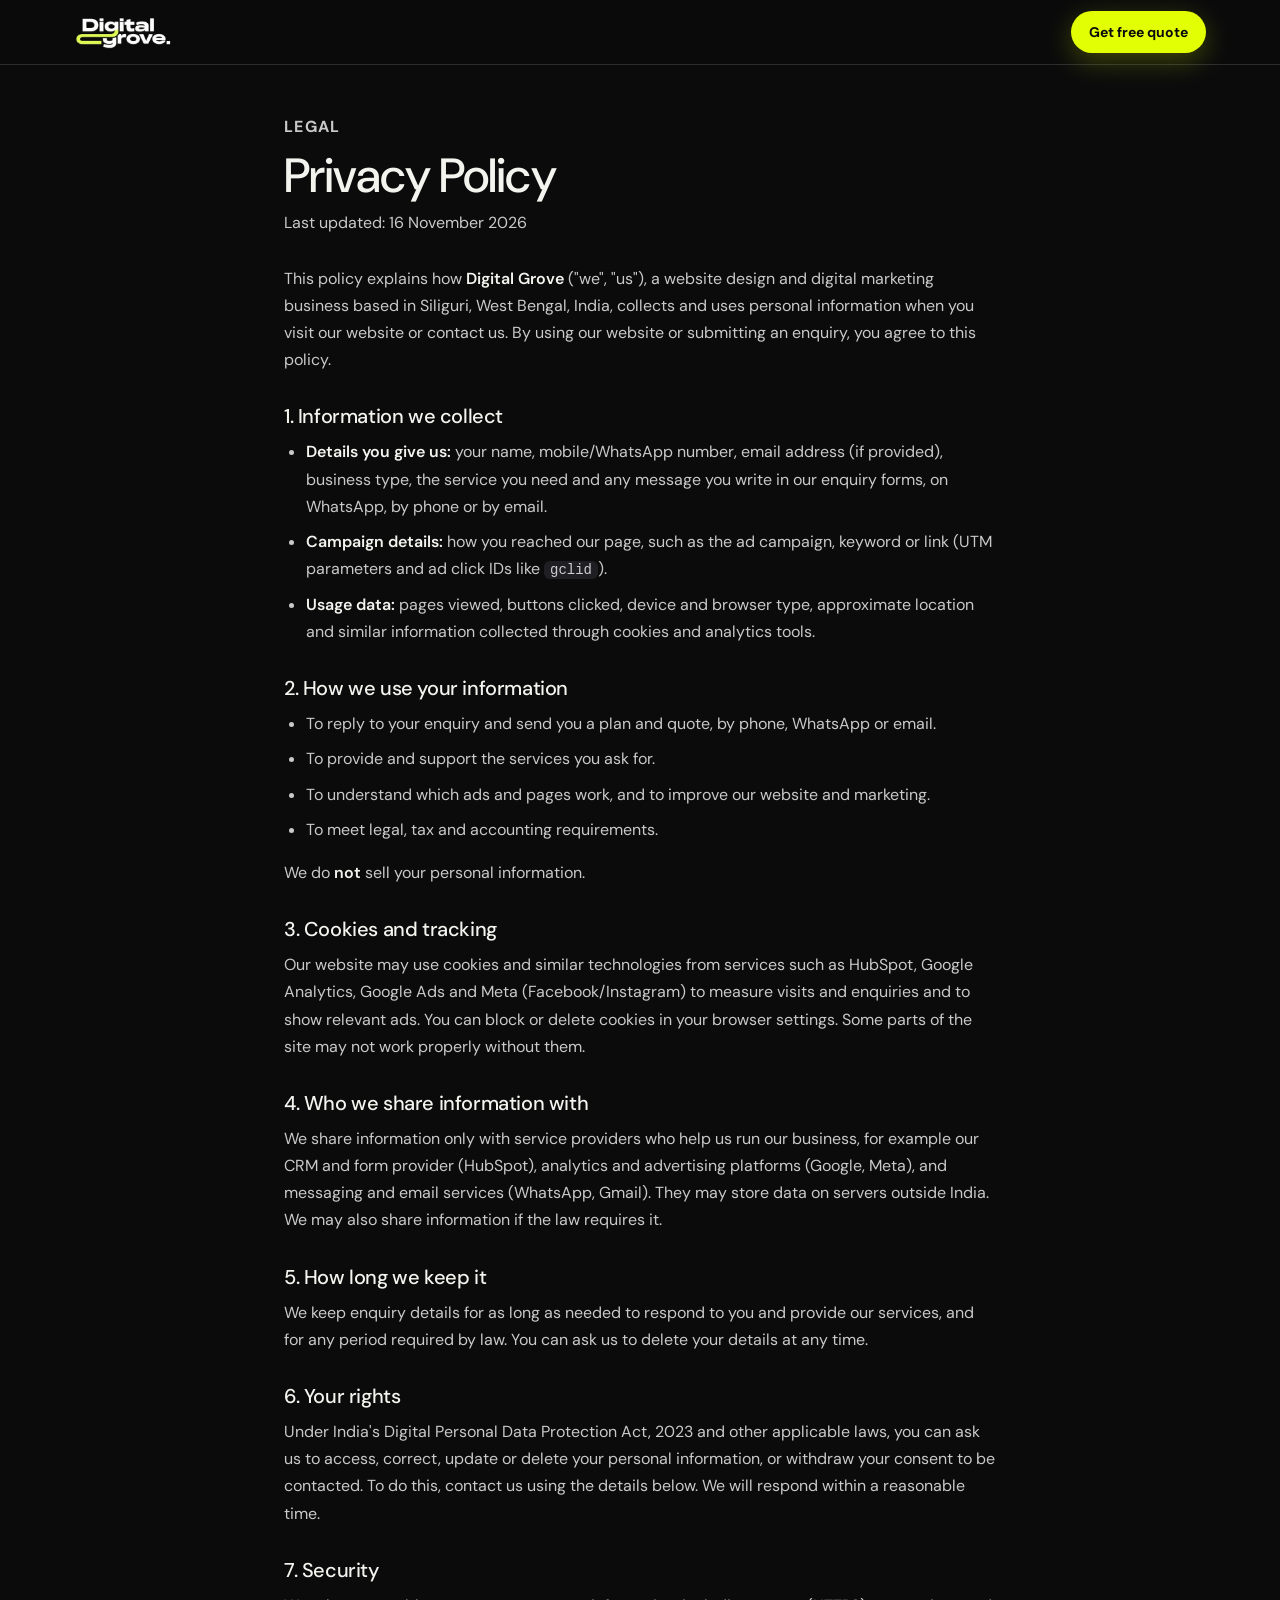
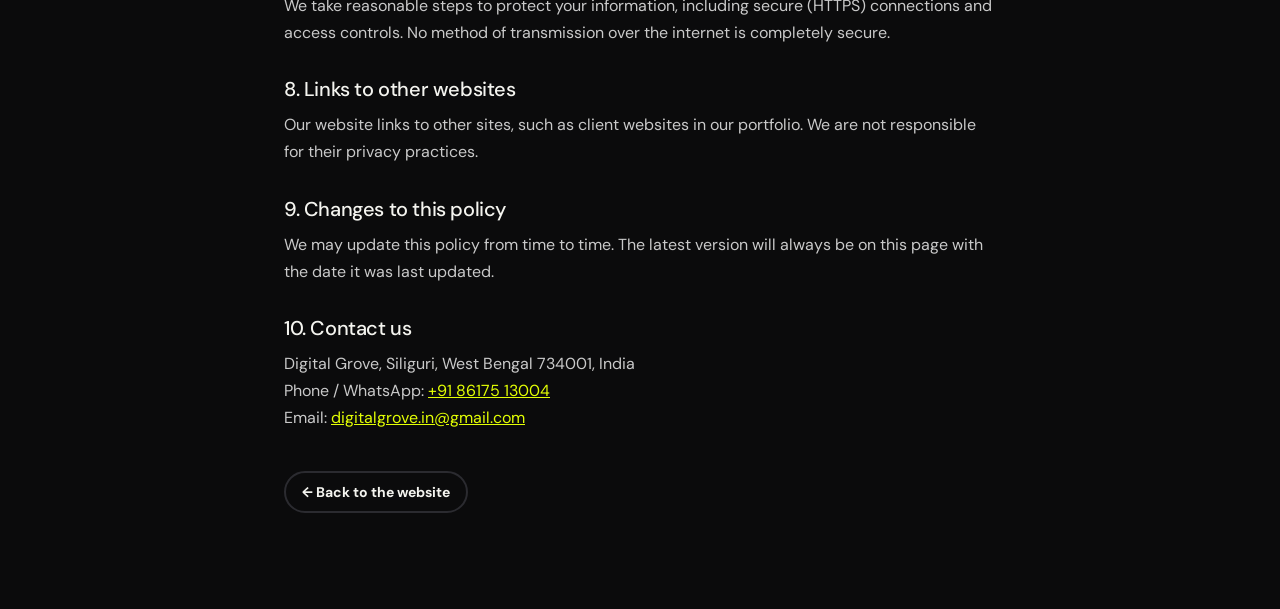
==== privacy-policy.html @ 74ada164 "refactor: add privacy policy page, update assets, and optimize image formats to WebP" ====
<!DOCTYPE html>
<html lang="en-IN">

<head>
  <meta charset="utf-8">
  <meta name="viewport" content="width=device-width, initial-scale=1, viewport-fit=cover">
  <title>Privacy Policy – Digital Grove</title>
  <meta name="description" content="How Digital Grove, a website design company in Siliguri, collects, uses and protects the details you share through our website and enquiry forms.">
  <link rel="canonical" href="https://digitalgrove.in/privacy-policy">
  <meta name="theme-color" content="#0b0b0c">
  <link rel="icon" type="image/png" href="https://digitalgrove.in/hubfs/Digtial_grove_favicon.png">
  <link rel="preconnect" href="https://fonts.googleapis.com">
  <link rel="preconnect" href="https://fonts.gstatic.com" crossorigin>
  <link href="https://fonts.googleapis.com/css2?family=DM+Sans:opsz,wght@9..40,400;9..40,500;9..40,700&display=swap" rel="stylesheet">
  <link rel="stylesheet" href="./assets/css/thank-you.css?v=1.1">
</head>

<body>
  <header class="site-header">
    <div class="container site-header__inner">
      <a class="logo" href="index.html" aria-label="Back to Digital Grove website design page">
        <img src="./assets/images/digital-grove-white.webp" alt="Digital Grove" width="98" height="34">
      </a>
      <a class="btn btn--primary btn--sm" href="index.html#get-quote">Get free quote</a>
    </div>
  </header>

  <main class="legal">
    <div class="container legal__inner">
      <p class="legal__eyebrow">Legal</p>
      <h1>Privacy Policy</h1>
      <p class="legal__meta">Last updated: 16 November 2026</p>

      <p>This policy explains how <strong>Digital Grove</strong> ("we", "us"), a website design and digital marketing business based in Siliguri, West Bengal, India, collects and uses personal information when you visit our website or contact us. By using our website or submitting an enquiry, you agree to this policy.</p>

      <h2>1. Information we collect</h2>
      <ul>
        <li><strong>Details you give us:</strong> your name, mobile/WhatsApp number, email address (if provided), business type, the service you need and any message you write in our enquiry forms, on WhatsApp, by phone or by email.</li>
        <li><strong>Campaign details:</strong> how you reached our page, such as the ad campaign, keyword or link (UTM parameters and ad click IDs like <code>gclid</code>).</li>
        <li><strong>Usage data:</strong> pages viewed, buttons clicked, device and browser type, approximate location and similar information collected through cookies and analytics tools.</li>
      </ul>

      <h2>2. How we use your information</h2>
      <ul>
        <li>To reply to your enquiry and send you a plan and quote, by phone, WhatsApp or email.</li>
        <li>To provide and support the services you ask for.</li>
        <li>To understand which ads and pages work, and to improve our website and marketing.</li>
        <li>To meet legal, tax and accounting requirements.</li>
      </ul>
      <p>We do <strong>not</strong> sell your personal information.</p>

      <h2>3. Cookies and tracking</h2>
      <p>Our website may use cookies and similar technologies from services such as HubSpot, Google Analytics, Google Ads and Meta (Facebook/Instagram) to measure visits and enquiries and to show relevant ads. You can block or delete cookies in your browser settings. Some parts of the site may not work properly without them.</p>

      <h2>4. Who we share information with</h2>
      <p>We share information only with service providers who help us run our business, for example our CRM and form provider (HubSpot), analytics and advertising platforms (Google, Meta), and messaging and email services (WhatsApp, Gmail). They may store data on servers outside India. We may also share information if the law requires it.</p>

      <h2>5. How long we keep it</h2>
      <p>We keep enquiry details for as long as needed to respond to you and provide our services, and for any period required by law. You can ask us to delete your details at any time.</p>

      <h2>6. Your rights</h2>
      <p>Under India's Digital Personal Data Protection Act, 2023 and other applicable laws, you can ask us to access, correct, update or delete your personal information, or withdraw your consent to be contacted. To do this, contact us using the details below. We will respond within a reasonable time.</p>

      <h2>7. Security</h2>
      <p>We take reasonable steps to protect your information, including secure (HTTPS) connections and access controls. No method of transmission over the internet is completely secure.</p>

      <h2>8. Links to other websites</h2>
      <p>Our website links to other sites, such as client websites in our portfolio. We are not responsible for their privacy practices.</p>

      <h2>9. Changes to this policy</h2>
      <p>We may update this policy from time to time. The latest version will always be on this page with the date it was last updated.</p>

      <h2>10. Contact us</h2>
      <p>Digital Grove, Siliguri, West Bengal 734001, India<br>
        Phone / WhatsApp: <a href="tel:+918617513004">+91 86175 13004</a><br>
        Email: <a href="mailto:digitalgrove.in@gmail.com">digitalgrove.in@gmail.com</a></p>

      <p class="legal__back"><a class="btn btn--ghost btn--sm" href="index.html">← Back to the website</a></p>
    </div>
  </main>
</body>

</html>
---- assets/css/thank-you.css ----
/* =========================================================================
   Digital Grove: Website Design in Siliguri landing page
   Lean, dependency-free stylesheet (no Bootstrap). Mobile-first.
   ========================================================================= */

:root {
  --bg: #0b0b0c;
  --bg-2: #121214;
  --surface: #17171a;
  --surface-2: #1f1f23;
  --line: #2b2b30;
  --text: #f4f4ef;
  --muted: #a7a7a0;
  --accent: #e3ff04;
  --accent-ink: #0b0b0c;
  --accent-soft: rgba(227, 255, 4, .12);
  --wa: #25d366;
  --light-bg: #f5f5ef;
  --light-surface: #ffffff;
  --light-text: #111113;
  --light-muted: #55554f;
  --light-line: #e2e2da;
  --danger: #ff6b6b;
  --radius: 18px;
  --radius-sm: 12px;
  --shadow: 0 20px 60px rgba(0, 0, 0, .35);
  --container: 1180px;
  --font: "DM Sans", system-ui, -apple-system, "Segoe UI", Roboto, Arial, sans-serif;
  --header-h: 64px;
}

*,
*::before,
*::after { box-sizing: border-box; }

html { scroll-behavior: smooth; scroll-padding-top: calc(var(--header-h) + 48px); -webkit-text-size-adjust: 100%; }
@media (prefers-reduced-motion: reduce) { html { scroll-behavior: auto; } *, *::before, *::after { animation: none !important; transition: none !important; } }

body {
  margin: 0;
  font-family: var(--font);
  font-size: 16px;
  line-height: 1.6;
  color: var(--text);
  background: var(--bg);
  -webkit-font-smoothing: antialiased;
  overflow-x: hidden;
}

img { max-width: 100%; height: auto; display: block; }
a { color: inherit; }
h1, h2, h3, h4 { margin: 0 0 .5em; line-height: 1.15; letter-spacing: -.02em; font-weight: 700; }
p { margin: 0 0 1em; }
ul { margin: 0; padding: 0; list-style: none; }
button, input, select, textarea { font: inherit; }

.container { width: 100%; max-width: var(--container); margin: 0 auto; padding: 0 16px; }
@media (min-width: 768px) { .container { padding: 0 24px; } }

.visually-hidden { position: absolute !important; width: 1px; height: 1px; overflow: hidden; clip: rect(0 0 0 0); white-space: nowrap; }
.skip-link { position: absolute; left: 12px; top: -60px; z-index: 200; background: var(--accent); color: var(--accent-ink); padding: 10px 16px; border-radius: 10px; font-weight: 700; }
.skip-link:focus { top: 12px; }
:focus-visible { outline: 3px solid var(--accent); outline-offset: 3px; border-radius: 6px; }

.hl { color: var(--accent); }
.eyebrow { display: inline-flex; align-items: center; gap: 8px; font-size: 13px; font-weight: 700; letter-spacing: .08em; text-transform: uppercase; color: var(--accent); margin-bottom: 14px; }
.eyebrow::before { content: ""; width: 8px; height: 8px; border-radius: 50%; background: currentColor; }

/* ---------- Buttons ---------- */
.btn {
  display: inline-flex; align-items: center; justify-content: center; gap: 10px;
  min-height: 52px; padding: 0 24px; border-radius: 999px; border: 2px solid transparent;
  font-weight: 700; font-size: 16px; text-decoration: none; cursor: pointer; white-space: nowrap;
  transition: transform .15s ease, background-color .15s ease, box-shadow .15s ease;
}
.btn:hover { transform: translateY(-1px); }
.btn:active { transform: translateY(0); }
.btn svg { width: 20px; height: 20px; flex: none; }
.btn--primary { background: var(--accent); color: var(--accent-ink); box-shadow: 0 8px 28px rgba(227, 255, 4, .25); }
.btn--primary:hover { box-shadow: 0 10px 34px rgba(227, 255, 4, .4); }
.btn--wa { background: var(--wa); color: #06210f; }
.btn--ghost { border-color: var(--line); color: var(--text); background: transparent; }
.btn--ghost:hover { border-color: var(--text); }
.btn--block { width: 100%; }
.btn--sm { min-height: 42px; padding: 0 16px; font-size: 14px; }

/* ---------- Offer bar ---------- */
.offer-bar { background: var(--accent); color: var(--accent-ink); font-size: 14px; font-weight: 700; text-align: center; padding: 8px 16px; }
.offer-bar a { text-decoration: underline; text-underline-offset: 3px; }

/* ---------- Header ---------- */
.site-header { position: sticky; top: 0; z-index: 100; background: rgba(11, 11, 12, .86); backdrop-filter: saturate(160%) blur(14px); -webkit-backdrop-filter: saturate(160%) blur(14px); border-bottom: 1px solid var(--line); }
.site-header__inner { display: flex; align-items: center; justify-content: space-between; gap: 16px; height: var(--header-h); }
.logo img { height: 34px; width: auto; }
.nav { display: none; gap: 28px; }
.nav a { text-decoration: none; color: var(--muted); font-weight: 500; font-size: 15px; }
.nav a:hover { color: var(--text); }
.header-cta { display: flex; align-items: center; gap: 10px; }
.header-call { display: none; align-items: center; gap: 8px; text-decoration: none; font-weight: 700; font-size: 15px; }
.header-call svg { width: 18px; height: 18px; color: var(--accent); }
@media (min-width: 960px) { .nav { display: flex; } .header-call { display: inline-flex; } }

/* ---------- Hero ---------- */
.hero { position: relative; padding: 40px 0 56px; overflow: hidden; }
.hero::before { content: ""; position: absolute; inset: -20% -10% auto auto; width: 720px; height: 720px; background: radial-gradient(closest-side, rgba(227, 255, 4, .16), transparent 70%); pointer-events: none; }
.hero__grid { position: relative; display: grid; gap: 36px; align-items: start; }
@media (min-width: 1024px) { .hero { padding: 72px 0 88px; } .hero__grid { grid-template-columns: 1.1fr .9fr; gap: 56px; } }
.hero h1 { font-size: clamp(34px, 6vw, 60px); margin-bottom: 18px; }
.hero__lead { font-size: clamp(17px, 2vw, 20px); color: var(--muted); max-width: 600px; }
.hero__points { display: grid; gap: 10px; margin: 22px 0 26px; }
.hero__points li { display: flex; gap: 10px; align-items: flex-start; font-weight: 500; }
.hero__points svg { flex: none; width: 22px; height: 22px; color: var(--accent); margin-top: 1px; }
.hero__actions { display: flex; flex-wrap: wrap; gap: 12px; }
.hero__trust { display: flex; flex-wrap: wrap; align-items: center; gap: 12px 22px; margin-top: 28px; color: var(--muted); font-size: 14px; }
.hero__trust strong { color: var(--text); font-size: 22px; display: block; line-height: 1.1; }
.hero__trust-sep { width: 1px; height: 32px; background: var(--line); }

/* ---------- Lead form card ---------- */
.lead-card { background: var(--light-surface); color: var(--light-text); border-radius: 22px; padding: 24px; box-shadow: var(--shadow); position: relative; }
@media (min-width: 768px) { .lead-card { padding: 32px; } }
.lead-card__badge { position: absolute; top: -14px; left: 24px; background: var(--accent); color: var(--accent-ink); font-size: 12px; font-weight: 700; letter-spacing: .04em; text-transform: uppercase; padding: 6px 12px; border-radius: 999px; }
.lead-card h2 { font-size: 24px; margin-bottom: 6px; }
.lead-card__sub { color: var(--light-muted); font-size: 15px; margin-bottom: 18px; }
.field { display: grid; gap: 6px; margin-bottom: 14px; }
.field label { font-size: 14px; font-weight: 700; }
.field .opt { font-weight: 400; color: var(--light-muted); }
.field input, .field select, .field textarea {
  width: 100%; min-height: 50px; padding: 12px 14px; border: 1.5px solid var(--light-line); border-radius: var(--radius-sm);
  background: #fafaf7; color: var(--light-text); font-size: 16px; transition: border-color .15s ease, box-shadow .15s ease;
}
.field textarea { min-height: 84px; resize: vertical; }
.field input:focus, .field select:focus, .field textarea:focus { outline: none; border-color: #111; box-shadow: 0 0 0 3px rgba(227, 255, 4, .55); }
.field--row { display: grid; gap: 14px; grid-template-columns: 1fr; margin-bottom: 0; }
@media (min-width: 520px) { .field--row { grid-template-columns: 1fr 1fr; } }
.phone-wrap { display: flex; }
.phone-wrap span { display: inline-flex; align-items: center; padding: 0 12px; border: 1.5px solid var(--light-line); border-right: 0; border-radius: var(--radius-sm) 0 0 var(--radius-sm); background: #efefe8; font-weight: 700; font-size: 15px; }
.phone-wrap input { border-radius: 0 var(--radius-sm) var(--radius-sm) 0; }
.field.is-invalid input, .field.is-invalid select { border-color: #d93025; }
.field__error { color: #d93025; font-size: 13px; display: none; }
.field.is-invalid .field__error { display: block; }
.lead-card .btn--primary { box-shadow: none; background: #111113; color: var(--accent); margin-top: 4px; }
.lead-card .btn--primary:hover { background: #000; }
.form-note { display: flex; gap: 8px; align-items: center; justify-content: center; font-size: 13px; color: var(--light-muted); margin: 12px 0 0; text-align: center; }
.form-note svg { width: 16px; height: 16px; flex: none; }
.form-or { display: flex; align-items: center; gap: 12px; color: var(--light-muted); font-size: 13px; margin: 14px 0; }
.form-or::before, .form-or::after { content: ""; flex: 1; height: 1px; background: var(--light-line); }
.form-status { display: none; margin-top: 12px; padding: 12px 14px; border-radius: 10px; font-size: 14px; }
.form-status.is-error { display: block; background: #fdecea; color: #8a1c13; }
.btn[aria-busy="true"] { opacity: .7; pointer-events: none; }
.hp-field { position: absolute; left: -9999px; width: 1px; height: 1px; opacity: 0; }

/* ---------- Client logo strip ---------- */
.clients { border-top: 1px solid var(--line); border-bottom: 1px solid var(--line); background: var(--bg-2); padding: 22px 0; }
.clients__inner { display: flex; flex-wrap: wrap; align-items: center; gap: 10px 28px; justify-content: center; }
.clients__label { font-size: 13px; color: var(--muted); text-transform: uppercase; letter-spacing: .08em; font-weight: 700; width: 100%; text-align: center; }
@media (min-width: 960px) { .clients__label { width: auto; } }
.clients__name { font-weight: 700; font-size: 17px; color: #d7d7d0; white-space: nowrap; }

/* ---------- Sections ---------- */
.section { padding: 72px 0; }
@media (min-width: 1024px) { .section { padding: 104px 0; } }
.section--alt { background: var(--bg-2); }
.section--light { background: var(--light-bg); color: var(--light-text); }
.section--light .muted, .section--light .section-head p { color: var(--light-muted); }
.section--light .eyebrow { color: #4f5d00; }
.section-head { max-width: 760px; margin-bottom: 44px; }
.section-head--center { margin-left: auto; margin-right: auto; text-align: center; }
.section-head h2 { font-size: clamp(28px, 4.2vw, 46px); }
.section-head p { color: var(--muted); font-size: 18px; margin: 0; }
.muted { color: var(--muted); }

/* ---------- Problem / pain ---------- */
.pain-grid { display: grid; gap: 16px; }
@media (min-width: 768px) { .pain-grid { grid-template-columns: repeat(2, 1fr); } }
@media (min-width: 1024px) { .pain-grid { grid-template-columns: repeat(4, 1fr); } }
.pain { background: var(--surface); border: 1px solid var(--line); border-radius: var(--radius); padding: 22px; }
.pain h3 { font-size: 18px; margin-bottom: 8px; }
.pain p { color: var(--muted); font-size: 15px; margin: 0; }
.pain__icon { width: 40px; height: 40px; border-radius: 12px; display: grid; place-items: center; background: rgba(255, 107, 107, .12); color: var(--danger); margin-bottom: 14px; }
.pain__icon svg { width: 22px; height: 22px; }
.pain-answer { margin-top: 28px; padding: 22px 24px; border-radius: var(--radius); background: var(--accent-soft); border: 1px solid rgba(227, 255, 4, .35); font-size: 18px; font-weight: 500; }
.pain-answer strong { color: var(--accent); }

/* ---------- Services ---------- */
.cards { display: grid; gap: 16px; }
@media (min-width: 640px) { .cards { grid-template-columns: repeat(2, 1fr); } }
@media (min-width: 1024px) { .cards { grid-template-columns: repeat(3, 1fr); gap: 20px; } }
.card { background: var(--light-surface); border: 1px solid var(--light-line); border-radius: var(--radius); padding: 26px; transition: transform .2s ease, box-shadow .2s ease; }
.card:hover { transform: translateY(-3px); box-shadow: 0 16px 40px rgba(0, 0, 0, .08); }
.card__icon { width: 48px; height: 48px; border-radius: 14px; display: grid; place-items: center; background: #111113; color: var(--accent); margin-bottom: 16px; }
.card__icon svg { width: 24px; height: 24px; }
.card h3 { font-size: 20px; margin-bottom: 8px; }
.card p { color: var(--light-muted); margin: 0; font-size: 15.5px; }

/* ---------- Portfolio ---------- */
.work-grid { display: grid; gap: 20px; }
@media (min-width: 768px) { .work-grid { grid-template-columns: repeat(2, 1fr); } }
@media (min-width: 1100px) { .work-grid { grid-template-columns: repeat(3, 1fr); } }
.work { background: var(--surface); border: 1px solid var(--line); border-radius: var(--radius); overflow: hidden; display: flex; flex-direction: column; }
.work__shot { position: relative; aspect-ratio: 16 / 10; overflow: hidden; background: #222; border-bottom: 1px solid var(--line); }
.work__shot::before { content: ""; position: absolute; z-index: 1; inset: 0 0 auto 0; height: 22px; background: #26262b; }
.work__shot::after { content: ""; position: absolute; z-index: 2; top: 8px; left: 10px; width: 6px; height: 6px; border-radius: 50%; background: #ff5f57; box-shadow: 10px 0 0 #febc2e, 20px 0 0 #28c840; }
.work__shot img { position: absolute; top: 22px; left: 0; width: 100%; height: calc(100% - 22px); object-fit: cover; object-position: top center; transition: transform .5s ease; }
.work:hover .work__shot img { transform: scale(1.04); }
.work__body { padding: 20px 22px 22px; display: flex; flex-direction: column; gap: 6px; flex: 1; }
.work__tag { font-size: 12px; font-weight: 700; text-transform: uppercase; letter-spacing: .06em; color: var(--accent); }
.work__body h3 { font-size: 19px; margin: 0; }
.work__body p { color: var(--muted); font-size: 15px; margin: 0; }
.work__link { margin-top: auto; padding-top: 10px; font-size: 14px; font-weight: 700; color: var(--text); text-decoration: none; display: inline-flex; gap: 6px; align-items: center; }
.work__link:hover { color: var(--accent); }
.work--featured { border-color: rgba(227, 255, 4, .45); }
@media (min-width: 1100px) { .work--featured { grid-column: span 2; } .work--featured .work__shot { aspect-ratio: 16 / 8.2; } }

/* ---------- Why us ---------- */
.why-grid { display: grid; gap: 40px; align-items: center; }
@media (min-width: 1024px) { .why-grid { grid-template-columns: .95fr 1.05fr; gap: 64px; } }
.why-list { display: grid; gap: 14px; }
@media (min-width: 640px) { .why-list { grid-template-columns: 1fr 1fr; } }
.why-item { padding: 20px; border-radius: var(--radius); background: var(--surface); border: 1px solid var(--line); }
.why-item h3 { font-size: 17px; display: flex; gap: 10px; align-items: center; margin-bottom: 6px; }
.why-item h3 svg { width: 20px; height: 20px; color: var(--accent); flex: none; }
.why-item p { margin: 0; color: var(--muted); font-size: 15px; }
.device-mock { position: relative; padding-bottom: 40px; }
.device-mock__browser { border-radius: 14px; overflow: hidden; border: 1px solid var(--line); box-shadow: var(--shadow); background: #222; }
.device-mock__bar { height: 30px; background: #26262b; display: flex; align-items: center; gap: 6px; padding: 0 12px; }
.device-mock__bar i { width: 9px; height: 9px; border-radius: 50%; background: #ff5f57; }
.device-mock__bar i:nth-child(2) { background: #febc2e; }
.device-mock__bar i:nth-child(3) { background: #28c840; }
.device-mock__bar span { margin-left: 10px; flex: 1; height: 16px; border-radius: 6px; background: #1a1a1d; font-size: 10px; color: var(--muted); padding: 0 8px; line-height: 16px; overflow: hidden; white-space: nowrap; }
.device-mock__phone { position: absolute; right: 4%; bottom: 0; width: 30%; max-width: 170px; border-radius: 22px; border: 6px solid #111; background: #111; box-shadow: var(--shadow); overflow: hidden; aspect-ratio: 9 / 18; }
.device-mock__phone img { width: 100%; height: 100%; object-fit: cover; object-position: top center; border-radius: 14px; }
.stat-row { display: grid; grid-template-columns: repeat(3, 1fr); gap: 12px; margin-top: 28px; }
.stat { text-align: center; padding: 16px 8px; border-radius: var(--radius-sm); background: var(--surface); border: 1px solid var(--line); }
.stat strong { display: block; font-size: 26px; color: var(--accent); line-height: 1.1; }
.stat span { font-size: 13px; color: var(--muted); }

/* ---------- Pricing ---------- */
.pricing-grid { display: grid; gap: 20px; align-items: stretch; }
@media (min-width: 960px) { .pricing-grid { grid-template-columns: repeat(3, 1fr); } }
.plan { position: relative; display: flex; flex-direction: column; background: var(--light-surface); border: 1px solid var(--light-line); border-radius: 22px; padding: 28px 24px; }
.plan--popular { border: 2px solid #111113; box-shadow: 0 24px 60px rgba(0, 0, 0, .12); }
@media (min-width: 960px) { .plan--popular { transform: translateY(-10px); } }
.plan__flag { position: absolute; top: -14px; left: 50%; transform: translateX(-50%); background: #111113; color: var(--accent); font-size: 12px; font-weight: 700; padding: 6px 14px; border-radius: 999px; letter-spacing: .04em; text-transform: uppercase; white-space: nowrap; }
.plan h3 { font-size: 22px; margin-bottom: 4px; }
.plan__for { color: var(--light-muted); font-size: 15px; min-height: 48px; }
.plan__price { margin: 14px 0 4px; font-size: 15px; color: var(--light-muted); }
.plan__price strong { font-size: 40px; color: var(--light-text); letter-spacing: -.03em; }
.plan__terms { font-size: 13px; color: var(--light-muted); margin-bottom: 18px; }
.plan ul { display: grid; gap: 10px; margin-bottom: 24px; }
.plan li { display: flex; gap: 10px; font-size: 15px; align-items: flex-start; }
.plan li svg { width: 18px; height: 18px; flex: none; margin-top: 3px; color: #3b8d00; }
.plan .btn { margin-top: auto; }
.plan .btn--ghost { color: var(--light-text); border-color: #111113; }
.plan .btn--primary { background: #111113; color: var(--accent); box-shadow: none; }
.pricing-note { text-align: center; margin-top: 28px; color: var(--light-muted); font-size: 15px; }
.included { margin-top: 40px; padding: 24px; border-radius: 22px; background: #111113; color: var(--text); }
.included h3 { font-size: 18px; margin-bottom: 14px; }
.included ul { display: grid; gap: 10px 20px; grid-template-columns: 1fr; }
@media (min-width: 640px) { .included ul { grid-template-columns: repeat(2, 1fr); } }
@media (min-width: 1024px) { .included ul { grid-template-columns: repeat(4, 1fr); } }
.included li { display: flex; gap: 8px; font-size: 15px; color: #d7d7d0; }
.included li svg { width: 18px; height: 18px; flex: none; margin-top: 3px; color: var(--accent); }

/* ---------- Process ---------- */
.steps { display: grid; gap: 16px; counter-reset: step; }
@media (min-width: 768px) { .steps { grid-template-columns: repeat(2, 1fr); } }
@media (min-width: 1100px) { .steps { grid-template-columns: repeat(4, 1fr); } }
.step { position: relative; padding: 26px 22px; border-radius: var(--radius); background: var(--surface); border: 1px solid var(--line); }
.step::before { counter-increment: step; content: "0" counter(step); display: block; font-size: 40px; font-weight: 700; color: var(--accent); line-height: 1; margin-bottom: 14px; letter-spacing: -.03em; }
.step h3 { font-size: 19px; margin-bottom: 8px; }
.step p { color: var(--muted); font-size: 15px; margin: 0; }

/* ---------- Testimonials ---------- */
.reviews { display: grid; gap: 18px; }
@media (min-width: 768px) { .reviews { grid-template-columns: repeat(2, 1fr); } }
.review { margin: 0; padding: 26px; border-radius: var(--radius); background: var(--light-surface); border: 1px solid var(--light-line); display: flex; flex-direction: column; gap: 16px; }
.review__stars { color: #e3a600; display: flex; gap: 2px; }
.review__stars svg { width: 18px; height: 18px; }
.review blockquote { margin: 0; font-size: 17px; line-height: 1.6; }
.review figcaption { display: flex; align-items: center; gap: 12px; margin-top: auto; }
.review__avatar { width: 44px; height: 44px; border-radius: 50%; display: grid; place-items: center; background: #111113; color: var(--accent); font-weight: 700; flex: none; }
.review figcaption strong { display: block; font-size: 15px; }
.review figcaption span { font-size: 14px; color: var(--light-muted); }

/* ---------- Industries / areas ---------- */
.chips { display: flex; flex-wrap: wrap; gap: 10px; }
.chip { display: inline-flex; align-items: center; gap: 8px; padding: 10px 16px; border-radius: 999px; border: 1px solid var(--line); background: var(--surface); font-size: 15px; font-weight: 500; }
.chip svg { width: 18px; height: 18px; color: var(--accent); }
.split { display: grid; gap: 40px; }
@media (min-width: 1024px) { .split { grid-template-columns: 1fr 1fr; gap: 64px; } }
.split h3 { font-size: 22px; margin-bottom: 16px; }
.split p { color: var(--muted); }

/* ---------- FAQ ---------- */
.faq { max-width: 860px; margin: 0 auto; display: grid; gap: 12px; }
.faq details { border: 1px solid var(--light-line); border-radius: var(--radius-sm); background: var(--light-surface); }
.faq summary { list-style: none; cursor: pointer; padding: 18px 56px 18px 20px; font-weight: 700; font-size: 17px; position: relative; }
.faq summary::-webkit-details-marker { display: none; }
.faq summary::after { content: ""; position: absolute; right: 20px; top: 50%; width: 22px; height: 22px; margin-top: -11px; border-radius: 50%; background: #111113 url("data:image/svg+xml,%3Csvg xmlns='http://www.w3.org/2000/svg' viewBox='0 0 24 24' fill='none' stroke='%23e3ff04' stroke-width='2.5' stroke-linecap='round'%3E%3Cpath d='M12 6v12M6 12h12'/%3E%3C/svg%3E") center / 14px no-repeat; transition: transform .2s ease; }
.faq details[open] summary::after { transform: rotate(45deg); }
.faq__a { padding: 0 20px 20px; color: var(--light-muted); }
.faq__a p:last-child { margin: 0; }

/* ---------- Final CTA ---------- */
.final-cta { position: relative; overflow: hidden; }
.final-cta::before { content: ""; position: absolute; left: -10%; bottom: -40%; width: 700px; height: 700px; background: radial-gradient(closest-side, rgba(227, 255, 4, .14), transparent 70%); pointer-events: none; }
.final-cta__grid { position: relative; display: grid; gap: 36px; align-items: center; }
@media (min-width: 1024px) { .final-cta__grid { grid-template-columns: 1fr .9fr; gap: 64px; } }
.final-cta h2 { font-size: clamp(30px, 4.6vw, 52px); }
.final-cta__contact { display: grid; gap: 12px; margin-top: 24px; }
.contact-line { display: flex; align-items: center; gap: 12px; text-decoration: none; font-weight: 700; font-size: 18px; }
.contact-line span.ic { width: 44px; height: 44px; border-radius: 12px; background: var(--surface); border: 1px solid var(--line); display: grid; place-items: center; flex: none; }
.contact-line svg { width: 20px; height: 20px; color: var(--accent); }
.contact-line small { display: block; font-weight: 400; color: var(--muted); font-size: 13px; }

/* ---------- Footer ---------- */
.site-footer { background: #000; border-top: 1px solid var(--line); padding: 48px 0 110px; font-size: 15px; color: var(--muted); }
@media (min-width: 960px) { .site-footer { padding-bottom: 40px; } }
.footer-grid { display: grid; gap: 28px; }
@media (min-width: 768px) { .footer-grid { grid-template-columns: 1.4fr 1fr 1fr; } }
.site-footer h3 { color: var(--text); font-size: 15px; margin-bottom: 12px; text-transform: uppercase; letter-spacing: .06em; }
.site-footer li { margin-bottom: 8px; }
.site-footer a { text-decoration: none; }
.site-footer a:hover { color: var(--text); }
.footer-bottom { margin-top: 32px; padding-top: 20px; border-top: 1px solid var(--line); display: flex; flex-wrap: wrap; gap: 8px 20px; justify-content: space-between; font-size: 13px; }

/* ---------- Mobile sticky action bar ---------- */
.mobile-bar { position: fixed; z-index: 90; left: 0; right: 0; bottom: 0; display: grid; grid-template-columns: 1fr 1fr 1.3fr; gap: 8px; padding: 10px 12px calc(10px + env(safe-area-inset-bottom)); background: rgba(11, 11, 12, .95); backdrop-filter: blur(12px); -webkit-backdrop-filter: blur(12px); border-top: 1px solid var(--line); transform: translateY(110%); transition: transform .25s ease; }
.mobile-bar.is-visible { transform: none; }
.mobile-bar .btn { min-height: 48px; padding: 0 10px; font-size: 15px; gap: 6px; }
.mobile-bar .btn svg { width: 18px; height: 18px; }
@media (min-width: 960px) { .mobile-bar { display: none; } }

/* ---------- Floating WhatsApp (desktop) ---------- */
.wa-float { display: none; position: fixed; right: 24px; bottom: 24px; z-index: 90; width: 60px; height: 60px; border-radius: 50%; background: var(--wa); color: #fff; place-items: center; box-shadow: 0 10px 30px rgba(37, 211, 102, .45); transition: transform .15s ease; }
.wa-float:hover { transform: scale(1.06); }
.wa-float svg { width: 32px; height: 32px; }
@media (min-width: 960px) { .wa-float { display: grid; } }

/* ---------- Reveal on scroll ---------- */
.reveal { opacity: 0; transform: translateY(18px); transition: opacity .6s ease, transform .6s ease; }
.reveal.is-in { opacity: 1; transform: none; }
.no-js .reveal { opacity: 1; transform: none; }

/* ---------- Thank-you page ---------- */
.ty { min-height: calc(100vh - var(--header-h)); display: grid; place-items: center; padding: 56px 0; text-align: center; }
.ty__icon { width: 84px; height: 84px; border-radius: 50%; display: grid; place-items: center; margin: 0 auto 22px; background: var(--accent); color: var(--accent-ink); }
.ty__icon svg { width: 42px; height: 42px; }
.ty h1 { font-size: clamp(30px, 5vw, 48px); }
.ty p { color: var(--muted); font-size: 18px; max-width: 560px; margin-left: auto; margin-right: auto; }
.ty__actions { display: flex; flex-wrap: wrap; gap: 12px; justify-content: center; margin-top: 26px; }

/* ---------- Legal pages (privacy policy) ---------- */
.legal { padding: 48px 0 80px; }
.legal__inner { max-width: 760px; }
.legal__eyebrow { color: var(--accent); font-size: 13px; font-weight: 700; letter-spacing: .08em; text-transform: uppercase; margin-bottom: 8px; }
.legal h1 { font-size: clamp(32px, 5vw, 48px); font-weight: 500; margin-bottom: 6px; }
.legal__meta { color: var(--muted); font-size: 14px; margin-bottom: 28px; }
.legal h2 { font-size: 20px; font-weight: 500; margin: 32px 0 10px; }
.legal p, .legal li { color: rgba(255, 255, 255, .78); font-size: 16px; line-height: 1.7; }
.legal ul { list-style: disc; padding-left: 22px; margin: 0 0 1em; display: grid; gap: 8px; }
.legal strong { color: var(--text); font-weight: 600; }
.legal a { color: var(--accent); }
.legal code { background: var(--surface-2); padding: 1px 6px; border-radius: 6px; font-size: 14px; }
.legal__back { margin-top: 40px; }
.legal__back a { color: var(--text); }
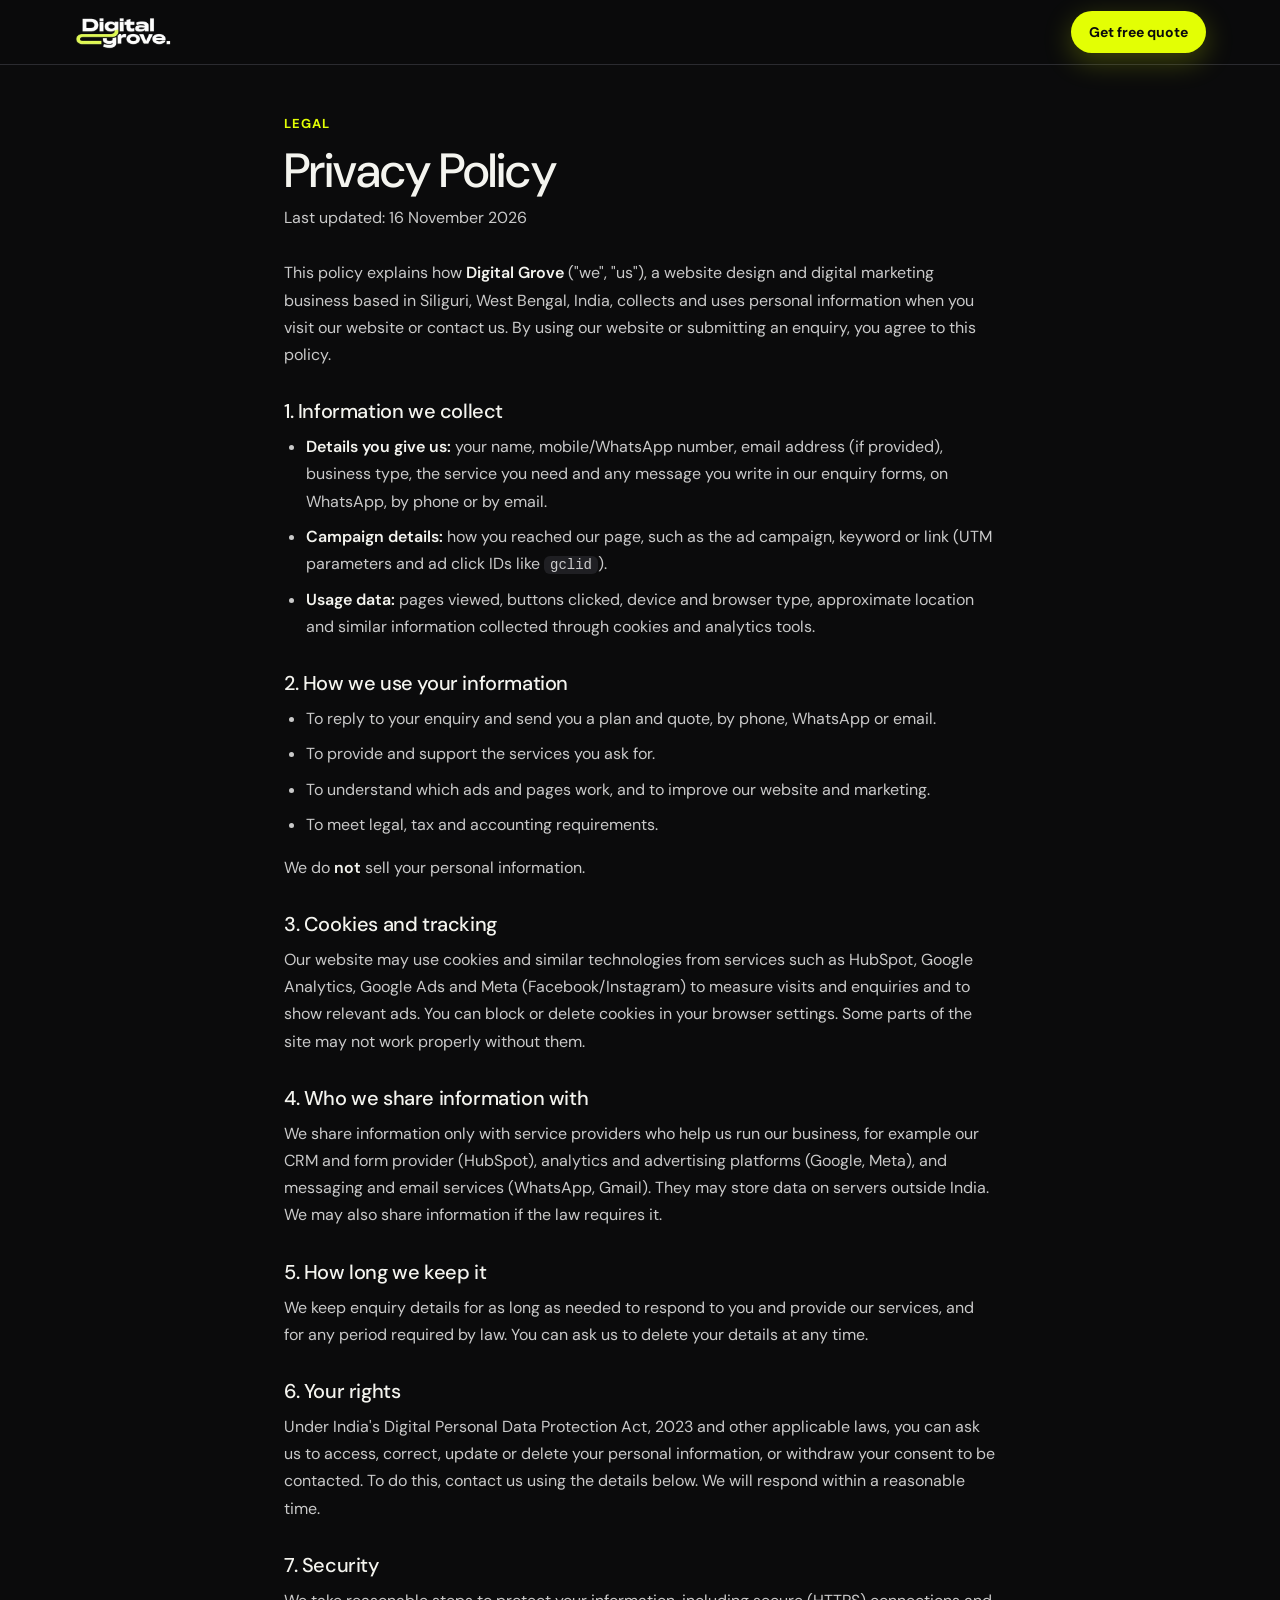
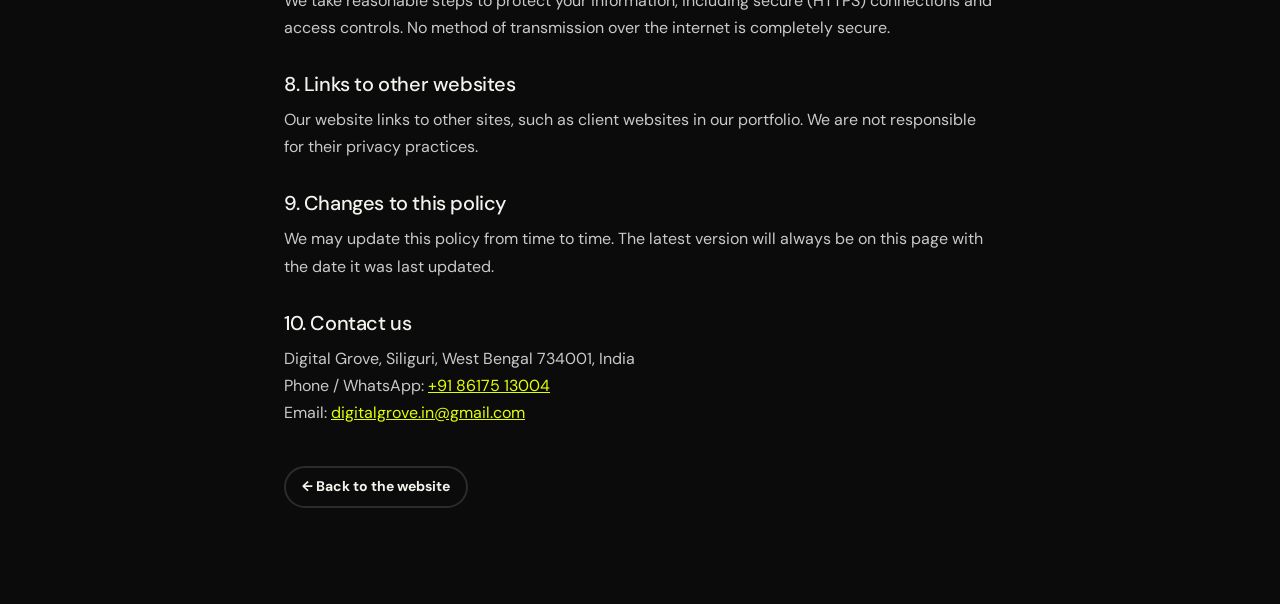
==== commit f16f8b06: "refactor: clean up unused code and assets, and add gitignore rules" ====
--- a/privacy-policy.html
+++ b/privacy-policy.html
@@ -12,7 +12,7 @@
   <link rel="preconnect" href="https://fonts.googleapis.com">
   <link rel="preconnect" href="https://fonts.gstatic.com" crossorigin>
   <link href="https://fonts.googleapis.com/css2?family=DM+Sans:opsz,wght@9..40,400;9..40,500;9..40,700&display=swap" rel="stylesheet">
-  <link rel="stylesheet" href="./assets/css/thank-you.css?v=1.1">
+  <link rel="stylesheet" href="./assets/css/thank-you.css?v=1.3">
 </head>
 
 <body>
--- a/assets/css/thank-you.css
+++ b/assets/css/thank-you.css
@@ -57,14 +57,7 @@
 .container { width: 100%; max-width: var(--container); margin: 0 auto; padding: 0 16px; }
 @media (min-width: 768px) { .container { padding: 0 24px; } }
 
-.visually-hidden { position: absolute !important; width: 1px; height: 1px; overflow: hidden; clip: rect(0 0 0 0); white-space: nowrap; }
-.skip-link { position: absolute; left: 12px; top: -60px; z-index: 200; background: var(--accent); color: var(--accent-ink); padding: 10px 16px; border-radius: 10px; font-weight: 700; }
-.skip-link:focus { top: 12px; }
 :focus-visible { outline: 3px solid var(--accent); outline-offset: 3px; border-radius: 6px; }
-
-.hl { color: var(--accent); }
-.eyebrow { display: inline-flex; align-items: center; gap: 8px; font-size: 13px; font-weight: 700; letter-spacing: .08em; text-transform: uppercase; color: var(--accent); margin-bottom: 14px; }
-.eyebrow::before { content: ""; width: 8px; height: 8px; border-radius: 50%; background: currentColor; }
 
 /* ---------- Buttons ---------- */
 .btn {
@@ -81,266 +74,17 @@
 .btn--wa { background: var(--wa); color: #06210f; }
 .btn--ghost { border-color: var(--line); color: var(--text); background: transparent; }
 .btn--ghost:hover { border-color: var(--text); }
-.btn--block { width: 100%; }
+
 .btn--sm { min-height: 42px; padding: 0 16px; font-size: 14px; }
-
-/* ---------- Offer bar ---------- */
-.offer-bar { background: var(--accent); color: var(--accent-ink); font-size: 14px; font-weight: 700; text-align: center; padding: 8px 16px; }
-.offer-bar a { text-decoration: underline; text-underline-offset: 3px; }
 
 /* ---------- Header ---------- */
 .site-header { position: sticky; top: 0; z-index: 100; background: rgba(11, 11, 12, .86); backdrop-filter: saturate(160%) blur(14px); -webkit-backdrop-filter: saturate(160%) blur(14px); border-bottom: 1px solid var(--line); }
 .site-header__inner { display: flex; align-items: center; justify-content: space-between; gap: 16px; height: var(--header-h); }
 .logo img { height: 34px; width: auto; }
-.nav { display: none; gap: 28px; }
-.nav a { text-decoration: none; color: var(--muted); font-weight: 500; font-size: 15px; }
-.nav a:hover { color: var(--text); }
-.header-cta { display: flex; align-items: center; gap: 10px; }
-.header-call { display: none; align-items: center; gap: 8px; text-decoration: none; font-weight: 700; font-size: 15px; }
-.header-call svg { width: 18px; height: 18px; color: var(--accent); }
-@media (min-width: 960px) { .nav { display: flex; } .header-call { display: inline-flex; } }
-
-/* ---------- Hero ---------- */
-.hero { position: relative; padding: 40px 0 56px; overflow: hidden; }
-.hero::before { content: ""; position: absolute; inset: -20% -10% auto auto; width: 720px; height: 720px; background: radial-gradient(closest-side, rgba(227, 255, 4, .16), transparent 70%); pointer-events: none; }
-.hero__grid { position: relative; display: grid; gap: 36px; align-items: start; }
-@media (min-width: 1024px) { .hero { padding: 72px 0 88px; } .hero__grid { grid-template-columns: 1.1fr .9fr; gap: 56px; } }
-.hero h1 { font-size: clamp(34px, 6vw, 60px); margin-bottom: 18px; }
-.hero__lead { font-size: clamp(17px, 2vw, 20px); color: var(--muted); max-width: 600px; }
-.hero__points { display: grid; gap: 10px; margin: 22px 0 26px; }
-.hero__points li { display: flex; gap: 10px; align-items: flex-start; font-weight: 500; }
-.hero__points svg { flex: none; width: 22px; height: 22px; color: var(--accent); margin-top: 1px; }
-.hero__actions { display: flex; flex-wrap: wrap; gap: 12px; }
-.hero__trust { display: flex; flex-wrap: wrap; align-items: center; gap: 12px 22px; margin-top: 28px; color: var(--muted); font-size: 14px; }
-.hero__trust strong { color: var(--text); font-size: 22px; display: block; line-height: 1.1; }
-.hero__trust-sep { width: 1px; height: 32px; background: var(--line); }
 
 /* ---------- Lead form card ---------- */
-.lead-card { background: var(--light-surface); color: var(--light-text); border-radius: 22px; padding: 24px; box-shadow: var(--shadow); position: relative; }
-@media (min-width: 768px) { .lead-card { padding: 32px; } }
-.lead-card__badge { position: absolute; top: -14px; left: 24px; background: var(--accent); color: var(--accent-ink); font-size: 12px; font-weight: 700; letter-spacing: .04em; text-transform: uppercase; padding: 6px 12px; border-radius: 999px; }
-.lead-card h2 { font-size: 24px; margin-bottom: 6px; }
-.lead-card__sub { color: var(--light-muted); font-size: 15px; margin-bottom: 18px; }
-.field { display: grid; gap: 6px; margin-bottom: 14px; }
-.field label { font-size: 14px; font-weight: 700; }
-.field .opt { font-weight: 400; color: var(--light-muted); }
-.field input, .field select, .field textarea {
-  width: 100%; min-height: 50px; padding: 12px 14px; border: 1.5px solid var(--light-line); border-radius: var(--radius-sm);
-  background: #fafaf7; color: var(--light-text); font-size: 16px; transition: border-color .15s ease, box-shadow .15s ease;
-}
-.field textarea { min-height: 84px; resize: vertical; }
-.field input:focus, .field select:focus, .field textarea:focus { outline: none; border-color: #111; box-shadow: 0 0 0 3px rgba(227, 255, 4, .55); }
-.field--row { display: grid; gap: 14px; grid-template-columns: 1fr; margin-bottom: 0; }
-@media (min-width: 520px) { .field--row { grid-template-columns: 1fr 1fr; } }
-.phone-wrap { display: flex; }
-.phone-wrap span { display: inline-flex; align-items: center; padding: 0 12px; border: 1.5px solid var(--light-line); border-right: 0; border-radius: var(--radius-sm) 0 0 var(--radius-sm); background: #efefe8; font-weight: 700; font-size: 15px; }
-.phone-wrap input { border-radius: 0 var(--radius-sm) var(--radius-sm) 0; }
-.field.is-invalid input, .field.is-invalid select { border-color: #d93025; }
-.field__error { color: #d93025; font-size: 13px; display: none; }
-.field.is-invalid .field__error { display: block; }
-.lead-card .btn--primary { box-shadow: none; background: #111113; color: var(--accent); margin-top: 4px; }
-.lead-card .btn--primary:hover { background: #000; }
-.form-note { display: flex; gap: 8px; align-items: center; justify-content: center; font-size: 13px; color: var(--light-muted); margin: 12px 0 0; text-align: center; }
-.form-note svg { width: 16px; height: 16px; flex: none; }
-.form-or { display: flex; align-items: center; gap: 12px; color: var(--light-muted); font-size: 13px; margin: 14px 0; }
-.form-or::before, .form-or::after { content: ""; flex: 1; height: 1px; background: var(--light-line); }
-.form-status { display: none; margin-top: 12px; padding: 12px 14px; border-radius: 10px; font-size: 14px; }
-.form-status.is-error { display: block; background: #fdecea; color: #8a1c13; }
+
 .btn[aria-busy="true"] { opacity: .7; pointer-events: none; }
-.hp-field { position: absolute; left: -9999px; width: 1px; height: 1px; opacity: 0; }
-
-/* ---------- Client logo strip ---------- */
-.clients { border-top: 1px solid var(--line); border-bottom: 1px solid var(--line); background: var(--bg-2); padding: 22px 0; }
-.clients__inner { display: flex; flex-wrap: wrap; align-items: center; gap: 10px 28px; justify-content: center; }
-.clients__label { font-size: 13px; color: var(--muted); text-transform: uppercase; letter-spacing: .08em; font-weight: 700; width: 100%; text-align: center; }
-@media (min-width: 960px) { .clients__label { width: auto; } }
-.clients__name { font-weight: 700; font-size: 17px; color: #d7d7d0; white-space: nowrap; }
-
-/* ---------- Sections ---------- */
-.section { padding: 72px 0; }
-@media (min-width: 1024px) { .section { padding: 104px 0; } }
-.section--alt { background: var(--bg-2); }
-.section--light { background: var(--light-bg); color: var(--light-text); }
-.section--light .muted, .section--light .section-head p { color: var(--light-muted); }
-.section--light .eyebrow { color: #4f5d00; }
-.section-head { max-width: 760px; margin-bottom: 44px; }
-.section-head--center { margin-left: auto; margin-right: auto; text-align: center; }
-.section-head h2 { font-size: clamp(28px, 4.2vw, 46px); }
-.section-head p { color: var(--muted); font-size: 18px; margin: 0; }
-.muted { color: var(--muted); }
-
-/* ---------- Problem / pain ---------- */
-.pain-grid { display: grid; gap: 16px; }
-@media (min-width: 768px) { .pain-grid { grid-template-columns: repeat(2, 1fr); } }
-@media (min-width: 1024px) { .pain-grid { grid-template-columns: repeat(4, 1fr); } }
-.pain { background: var(--surface); border: 1px solid var(--line); border-radius: var(--radius); padding: 22px; }
-.pain h3 { font-size: 18px; margin-bottom: 8px; }
-.pain p { color: var(--muted); font-size: 15px; margin: 0; }
-.pain__icon { width: 40px; height: 40px; border-radius: 12px; display: grid; place-items: center; background: rgba(255, 107, 107, .12); color: var(--danger); margin-bottom: 14px; }
-.pain__icon svg { width: 22px; height: 22px; }
-.pain-answer { margin-top: 28px; padding: 22px 24px; border-radius: var(--radius); background: var(--accent-soft); border: 1px solid rgba(227, 255, 4, .35); font-size: 18px; font-weight: 500; }
-.pain-answer strong { color: var(--accent); }
-
-/* ---------- Services ---------- */
-.cards { display: grid; gap: 16px; }
-@media (min-width: 640px) { .cards { grid-template-columns: repeat(2, 1fr); } }
-@media (min-width: 1024px) { .cards { grid-template-columns: repeat(3, 1fr); gap: 20px; } }
-.card { background: var(--light-surface); border: 1px solid var(--light-line); border-radius: var(--radius); padding: 26px; transition: transform .2s ease, box-shadow .2s ease; }
-.card:hover { transform: translateY(-3px); box-shadow: 0 16px 40px rgba(0, 0, 0, .08); }
-.card__icon { width: 48px; height: 48px; border-radius: 14px; display: grid; place-items: center; background: #111113; color: var(--accent); margin-bottom: 16px; }
-.card__icon svg { width: 24px; height: 24px; }
-.card h3 { font-size: 20px; margin-bottom: 8px; }
-.card p { color: var(--light-muted); margin: 0; font-size: 15.5px; }
-
-/* ---------- Portfolio ---------- */
-.work-grid { display: grid; gap: 20px; }
-@media (min-width: 768px) { .work-grid { grid-template-columns: repeat(2, 1fr); } }
-@media (min-width: 1100px) { .work-grid { grid-template-columns: repeat(3, 1fr); } }
-.work { background: var(--surface); border: 1px solid var(--line); border-radius: var(--radius); overflow: hidden; display: flex; flex-direction: column; }
-.work__shot { position: relative; aspect-ratio: 16 / 10; overflow: hidden; background: #222; border-bottom: 1px solid var(--line); }
-.work__shot::before { content: ""; position: absolute; z-index: 1; inset: 0 0 auto 0; height: 22px; background: #26262b; }
-.work__shot::after { content: ""; position: absolute; z-index: 2; top: 8px; left: 10px; width: 6px; height: 6px; border-radius: 50%; background: #ff5f57; box-shadow: 10px 0 0 #febc2e, 20px 0 0 #28c840; }
-.work__shot img { position: absolute; top: 22px; left: 0; width: 100%; height: calc(100% - 22px); object-fit: cover; object-position: top center; transition: transform .5s ease; }
-.work:hover .work__shot img { transform: scale(1.04); }
-.work__body { padding: 20px 22px 22px; display: flex; flex-direction: column; gap: 6px; flex: 1; }
-.work__tag { font-size: 12px; font-weight: 700; text-transform: uppercase; letter-spacing: .06em; color: var(--accent); }
-.work__body h3 { font-size: 19px; margin: 0; }
-.work__body p { color: var(--muted); font-size: 15px; margin: 0; }
-.work__link { margin-top: auto; padding-top: 10px; font-size: 14px; font-weight: 700; color: var(--text); text-decoration: none; display: inline-flex; gap: 6px; align-items: center; }
-.work__link:hover { color: var(--accent); }
-.work--featured { border-color: rgba(227, 255, 4, .45); }
-@media (min-width: 1100px) { .work--featured { grid-column: span 2; } .work--featured .work__shot { aspect-ratio: 16 / 8.2; } }
-
-/* ---------- Why us ---------- */
-.why-grid { display: grid; gap: 40px; align-items: center; }
-@media (min-width: 1024px) { .why-grid { grid-template-columns: .95fr 1.05fr; gap: 64px; } }
-.why-list { display: grid; gap: 14px; }
-@media (min-width: 640px) { .why-list { grid-template-columns: 1fr 1fr; } }
-.why-item { padding: 20px; border-radius: var(--radius); background: var(--surface); border: 1px solid var(--line); }
-.why-item h3 { font-size: 17px; display: flex; gap: 10px; align-items: center; margin-bottom: 6px; }
-.why-item h3 svg { width: 20px; height: 20px; color: var(--accent); flex: none; }
-.why-item p { margin: 0; color: var(--muted); font-size: 15px; }
-.device-mock { position: relative; padding-bottom: 40px; }
-.device-mock__browser { border-radius: 14px; overflow: hidden; border: 1px solid var(--line); box-shadow: var(--shadow); background: #222; }
-.device-mock__bar { height: 30px; background: #26262b; display: flex; align-items: center; gap: 6px; padding: 0 12px; }
-.device-mock__bar i { width: 9px; height: 9px; border-radius: 50%; background: #ff5f57; }
-.device-mock__bar i:nth-child(2) { background: #febc2e; }
-.device-mock__bar i:nth-child(3) { background: #28c840; }
-.device-mock__bar span { margin-left: 10px; flex: 1; height: 16px; border-radius: 6px; background: #1a1a1d; font-size: 10px; color: var(--muted); padding: 0 8px; line-height: 16px; overflow: hidden; white-space: nowrap; }
-.device-mock__phone { position: absolute; right: 4%; bottom: 0; width: 30%; max-width: 170px; border-radius: 22px; border: 6px solid #111; background: #111; box-shadow: var(--shadow); overflow: hidden; aspect-ratio: 9 / 18; }
-.device-mock__phone img { width: 100%; height: 100%; object-fit: cover; object-position: top center; border-radius: 14px; }
-.stat-row { display: grid; grid-template-columns: repeat(3, 1fr); gap: 12px; margin-top: 28px; }
-.stat { text-align: center; padding: 16px 8px; border-radius: var(--radius-sm); background: var(--surface); border: 1px solid var(--line); }
-.stat strong { display: block; font-size: 26px; color: var(--accent); line-height: 1.1; }
-.stat span { font-size: 13px; color: var(--muted); }
-
-/* ---------- Pricing ---------- */
-.pricing-grid { display: grid; gap: 20px; align-items: stretch; }
-@media (min-width: 960px) { .pricing-grid { grid-template-columns: repeat(3, 1fr); } }
-.plan { position: relative; display: flex; flex-direction: column; background: var(--light-surface); border: 1px solid var(--light-line); border-radius: 22px; padding: 28px 24px; }
-.plan--popular { border: 2px solid #111113; box-shadow: 0 24px 60px rgba(0, 0, 0, .12); }
-@media (min-width: 960px) { .plan--popular { transform: translateY(-10px); } }
-.plan__flag { position: absolute; top: -14px; left: 50%; transform: translateX(-50%); background: #111113; color: var(--accent); font-size: 12px; font-weight: 700; padding: 6px 14px; border-radius: 999px; letter-spacing: .04em; text-transform: uppercase; white-space: nowrap; }
-.plan h3 { font-size: 22px; margin-bottom: 4px; }
-.plan__for { color: var(--light-muted); font-size: 15px; min-height: 48px; }
-.plan__price { margin: 14px 0 4px; font-size: 15px; color: var(--light-muted); }
-.plan__price strong { font-size: 40px; color: var(--light-text); letter-spacing: -.03em; }
-.plan__terms { font-size: 13px; color: var(--light-muted); margin-bottom: 18px; }
-.plan ul { display: grid; gap: 10px; margin-bottom: 24px; }
-.plan li { display: flex; gap: 10px; font-size: 15px; align-items: flex-start; }
-.plan li svg { width: 18px; height: 18px; flex: none; margin-top: 3px; color: #3b8d00; }
-.plan .btn { margin-top: auto; }
-.plan .btn--ghost { color: var(--light-text); border-color: #111113; }
-.plan .btn--primary { background: #111113; color: var(--accent); box-shadow: none; }
-.pricing-note { text-align: center; margin-top: 28px; color: var(--light-muted); font-size: 15px; }
-.included { margin-top: 40px; padding: 24px; border-radius: 22px; background: #111113; color: var(--text); }
-.included h3 { font-size: 18px; margin-bottom: 14px; }
-.included ul { display: grid; gap: 10px 20px; grid-template-columns: 1fr; }
-@media (min-width: 640px) { .included ul { grid-template-columns: repeat(2, 1fr); } }
-@media (min-width: 1024px) { .included ul { grid-template-columns: repeat(4, 1fr); } }
-.included li { display: flex; gap: 8px; font-size: 15px; color: #d7d7d0; }
-.included li svg { width: 18px; height: 18px; flex: none; margin-top: 3px; color: var(--accent); }
-
-/* ---------- Process ---------- */
-.steps { display: grid; gap: 16px; counter-reset: step; }
-@media (min-width: 768px) { .steps { grid-template-columns: repeat(2, 1fr); } }
-@media (min-width: 1100px) { .steps { grid-template-columns: repeat(4, 1fr); } }
-.step { position: relative; padding: 26px 22px; border-radius: var(--radius); background: var(--surface); border: 1px solid var(--line); }
-.step::before { counter-increment: step; content: "0" counter(step); display: block; font-size: 40px; font-weight: 700; color: var(--accent); line-height: 1; margin-bottom: 14px; letter-spacing: -.03em; }
-.step h3 { font-size: 19px; margin-bottom: 8px; }
-.step p { color: var(--muted); font-size: 15px; margin: 0; }
-
-/* ---------- Testimonials ---------- */
-.reviews { display: grid; gap: 18px; }
-@media (min-width: 768px) { .reviews { grid-template-columns: repeat(2, 1fr); } }
-.review { margin: 0; padding: 26px; border-radius: var(--radius); background: var(--light-surface); border: 1px solid var(--light-line); display: flex; flex-direction: column; gap: 16px; }
-.review__stars { color: #e3a600; display: flex; gap: 2px; }
-.review__stars svg { width: 18px; height: 18px; }
-.review blockquote { margin: 0; font-size: 17px; line-height: 1.6; }
-.review figcaption { display: flex; align-items: center; gap: 12px; margin-top: auto; }
-.review__avatar { width: 44px; height: 44px; border-radius: 50%; display: grid; place-items: center; background: #111113; color: var(--accent); font-weight: 700; flex: none; }
-.review figcaption strong { display: block; font-size: 15px; }
-.review figcaption span { font-size: 14px; color: var(--light-muted); }
-
-/* ---------- Industries / areas ---------- */
-.chips { display: flex; flex-wrap: wrap; gap: 10px; }
-.chip { display: inline-flex; align-items: center; gap: 8px; padding: 10px 16px; border-radius: 999px; border: 1px solid var(--line); background: var(--surface); font-size: 15px; font-weight: 500; }
-.chip svg { width: 18px; height: 18px; color: var(--accent); }
-.split { display: grid; gap: 40px; }
-@media (min-width: 1024px) { .split { grid-template-columns: 1fr 1fr; gap: 64px; } }
-.split h3 { font-size: 22px; margin-bottom: 16px; }
-.split p { color: var(--muted); }
-
-/* ---------- FAQ ---------- */
-.faq { max-width: 860px; margin: 0 auto; display: grid; gap: 12px; }
-.faq details { border: 1px solid var(--light-line); border-radius: var(--radius-sm); background: var(--light-surface); }
-.faq summary { list-style: none; cursor: pointer; padding: 18px 56px 18px 20px; font-weight: 700; font-size: 17px; position: relative; }
-.faq summary::-webkit-details-marker { display: none; }
-.faq summary::after { content: ""; position: absolute; right: 20px; top: 50%; width: 22px; height: 22px; margin-top: -11px; border-radius: 50%; background: #111113 url("data:image/svg+xml,%3Csvg xmlns='http://www.w3.org/2000/svg' viewBox='0 0 24 24' fill='none' stroke='%23e3ff04' stroke-width='2.5' stroke-linecap='round'%3E%3Cpath d='M12 6v12M6 12h12'/%3E%3C/svg%3E") center / 14px no-repeat; transition: transform .2s ease; }
-.faq details[open] summary::after { transform: rotate(45deg); }
-.faq__a { padding: 0 20px 20px; color: var(--light-muted); }
-.faq__a p:last-child { margin: 0; }
-
-/* ---------- Final CTA ---------- */
-.final-cta { position: relative; overflow: hidden; }
-.final-cta::before { content: ""; position: absolute; left: -10%; bottom: -40%; width: 700px; height: 700px; background: radial-gradient(closest-side, rgba(227, 255, 4, .14), transparent 70%); pointer-events: none; }
-.final-cta__grid { position: relative; display: grid; gap: 36px; align-items: center; }
-@media (min-width: 1024px) { .final-cta__grid { grid-template-columns: 1fr .9fr; gap: 64px; } }
-.final-cta h2 { font-size: clamp(30px, 4.6vw, 52px); }
-.final-cta__contact { display: grid; gap: 12px; margin-top: 24px; }
-.contact-line { display: flex; align-items: center; gap: 12px; text-decoration: none; font-weight: 700; font-size: 18px; }
-.contact-line span.ic { width: 44px; height: 44px; border-radius: 12px; background: var(--surface); border: 1px solid var(--line); display: grid; place-items: center; flex: none; }
-.contact-line svg { width: 20px; height: 20px; color: var(--accent); }
-.contact-line small { display: block; font-weight: 400; color: var(--muted); font-size: 13px; }
-
-/* ---------- Footer ---------- */
-.site-footer { background: #000; border-top: 1px solid var(--line); padding: 48px 0 110px; font-size: 15px; color: var(--muted); }
-@media (min-width: 960px) { .site-footer { padding-bottom: 40px; } }
-.footer-grid { display: grid; gap: 28px; }
-@media (min-width: 768px) { .footer-grid { grid-template-columns: 1.4fr 1fr 1fr; } }
-.site-footer h3 { color: var(--text); font-size: 15px; margin-bottom: 12px; text-transform: uppercase; letter-spacing: .06em; }
-.site-footer li { margin-bottom: 8px; }
-.site-footer a { text-decoration: none; }
-.site-footer a:hover { color: var(--text); }
-.footer-bottom { margin-top: 32px; padding-top: 20px; border-top: 1px solid var(--line); display: flex; flex-wrap: wrap; gap: 8px 20px; justify-content: space-between; font-size: 13px; }
-
-/* ---------- Mobile sticky action bar ---------- */
-.mobile-bar { position: fixed; z-index: 90; left: 0; right: 0; bottom: 0; display: grid; grid-template-columns: 1fr 1fr 1.3fr; gap: 8px; padding: 10px 12px calc(10px + env(safe-area-inset-bottom)); background: rgba(11, 11, 12, .95); backdrop-filter: blur(12px); -webkit-backdrop-filter: blur(12px); border-top: 1px solid var(--line); transform: translateY(110%); transition: transform .25s ease; }
-.mobile-bar.is-visible { transform: none; }
-.mobile-bar .btn { min-height: 48px; padding: 0 10px; font-size: 15px; gap: 6px; }
-.mobile-bar .btn svg { width: 18px; height: 18px; }
-@media (min-width: 960px) { .mobile-bar { display: none; } }
-
-/* ---------- Floating WhatsApp (desktop) ---------- */
-.wa-float { display: none; position: fixed; right: 24px; bottom: 24px; z-index: 90; width: 60px; height: 60px; border-radius: 50%; background: var(--wa); color: #fff; place-items: center; box-shadow: 0 10px 30px rgba(37, 211, 102, .45); transition: transform .15s ease; }
-.wa-float:hover { transform: scale(1.06); }
-.wa-float svg { width: 32px; height: 32px; }
-@media (min-width: 960px) { .wa-float { display: grid; } }
-
-/* ---------- Reveal on scroll ---------- */
-.reveal { opacity: 0; transform: translateY(18px); transition: opacity .6s ease, transform .6s ease; }
-.reveal.is-in { opacity: 1; transform: none; }
-.no-js .reveal { opacity: 1; transform: none; }
 
 /* ---------- Thank-you page ---------- */
 .ty { min-height: calc(100vh - var(--header-h)); display: grid; place-items: center; padding: 56px 0; text-align: center; }
@@ -353,7 +97,7 @@
 /* ---------- Legal pages (privacy policy) ---------- */
 .legal { padding: 48px 0 80px; }
 .legal__inner { max-width: 760px; }
-.legal__eyebrow { color: var(--accent); font-size: 13px; font-weight: 700; letter-spacing: .08em; text-transform: uppercase; margin-bottom: 8px; }
+.legal .legal__eyebrow { color: var(--accent); font-size: 13px; font-weight: 700; letter-spacing: .08em; text-transform: uppercase; margin-bottom: 8px; }
 .legal h1 { font-size: clamp(32px, 5vw, 48px); font-weight: 500; margin-bottom: 6px; }
 .legal__meta { color: var(--muted); font-size: 14px; margin-bottom: 28px; }
 .legal h2 { font-size: 20px; font-weight: 500; margin: 32px 0 10px; }
